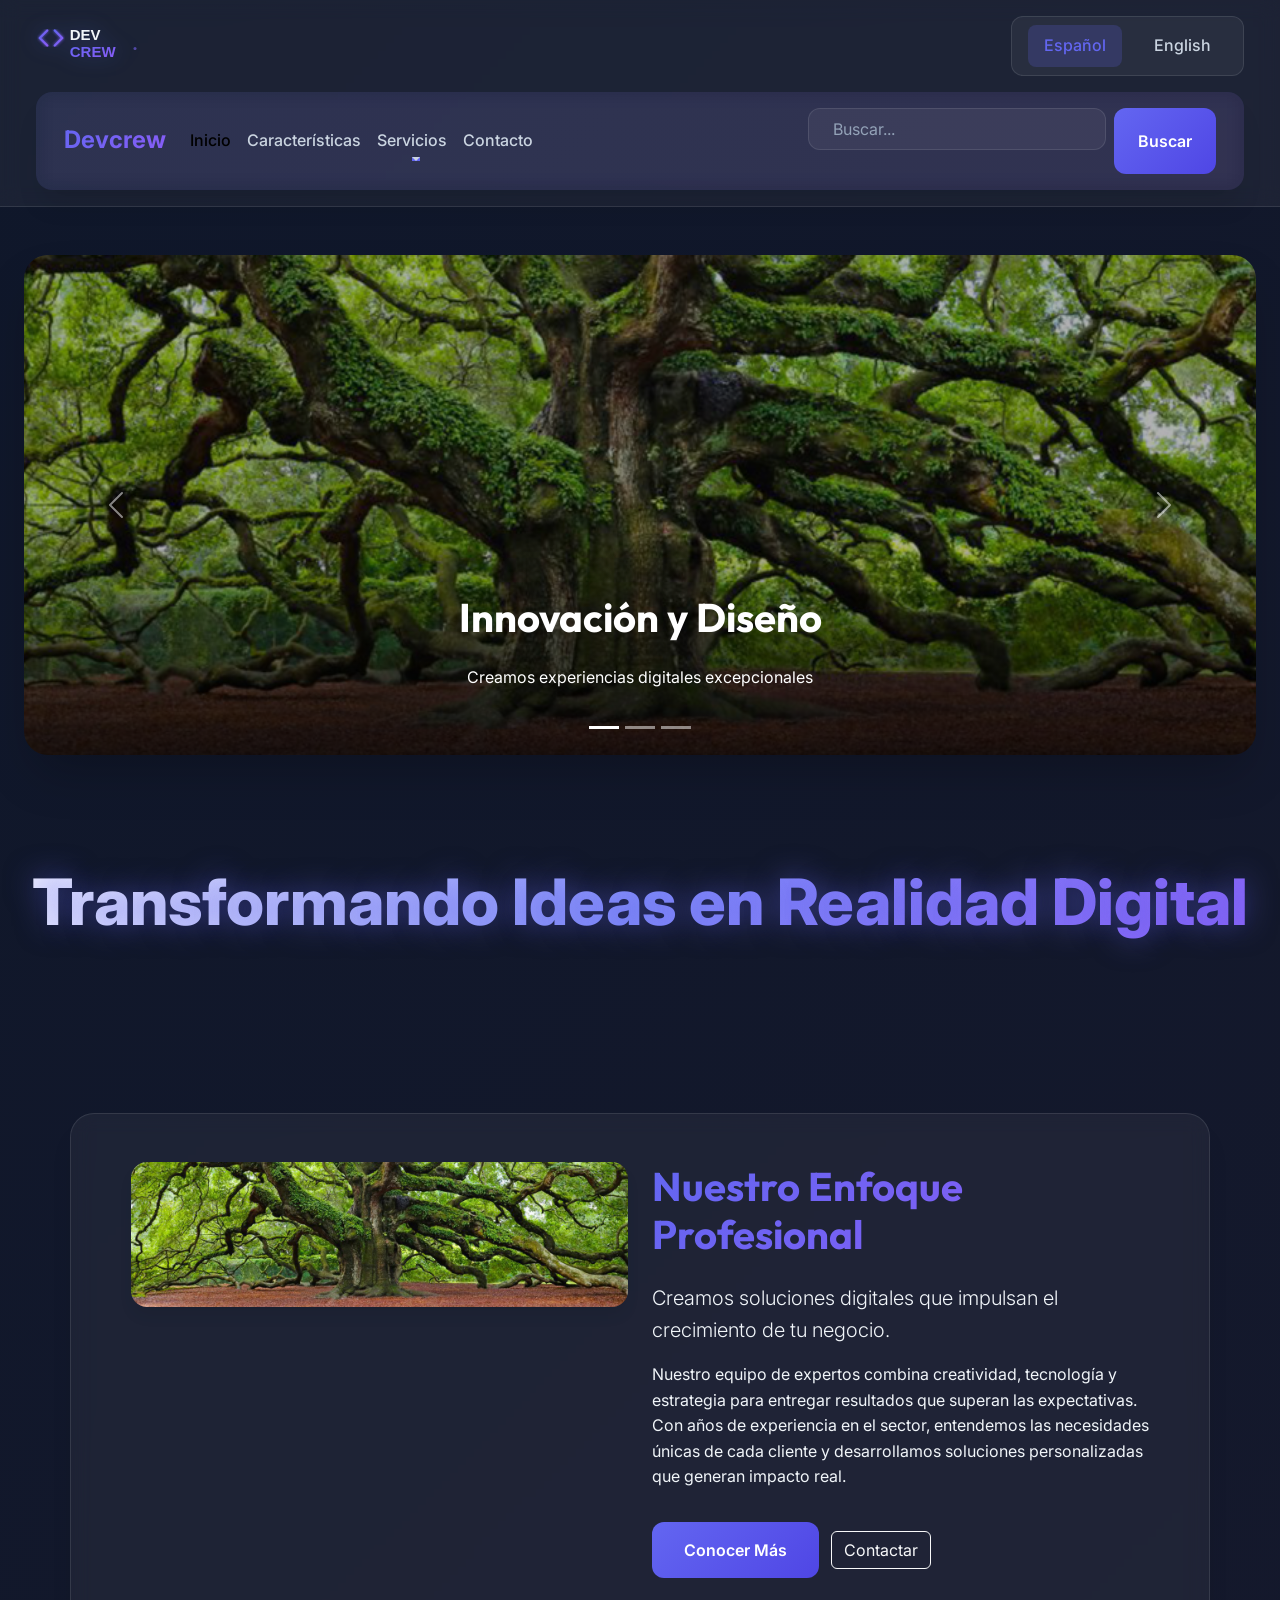
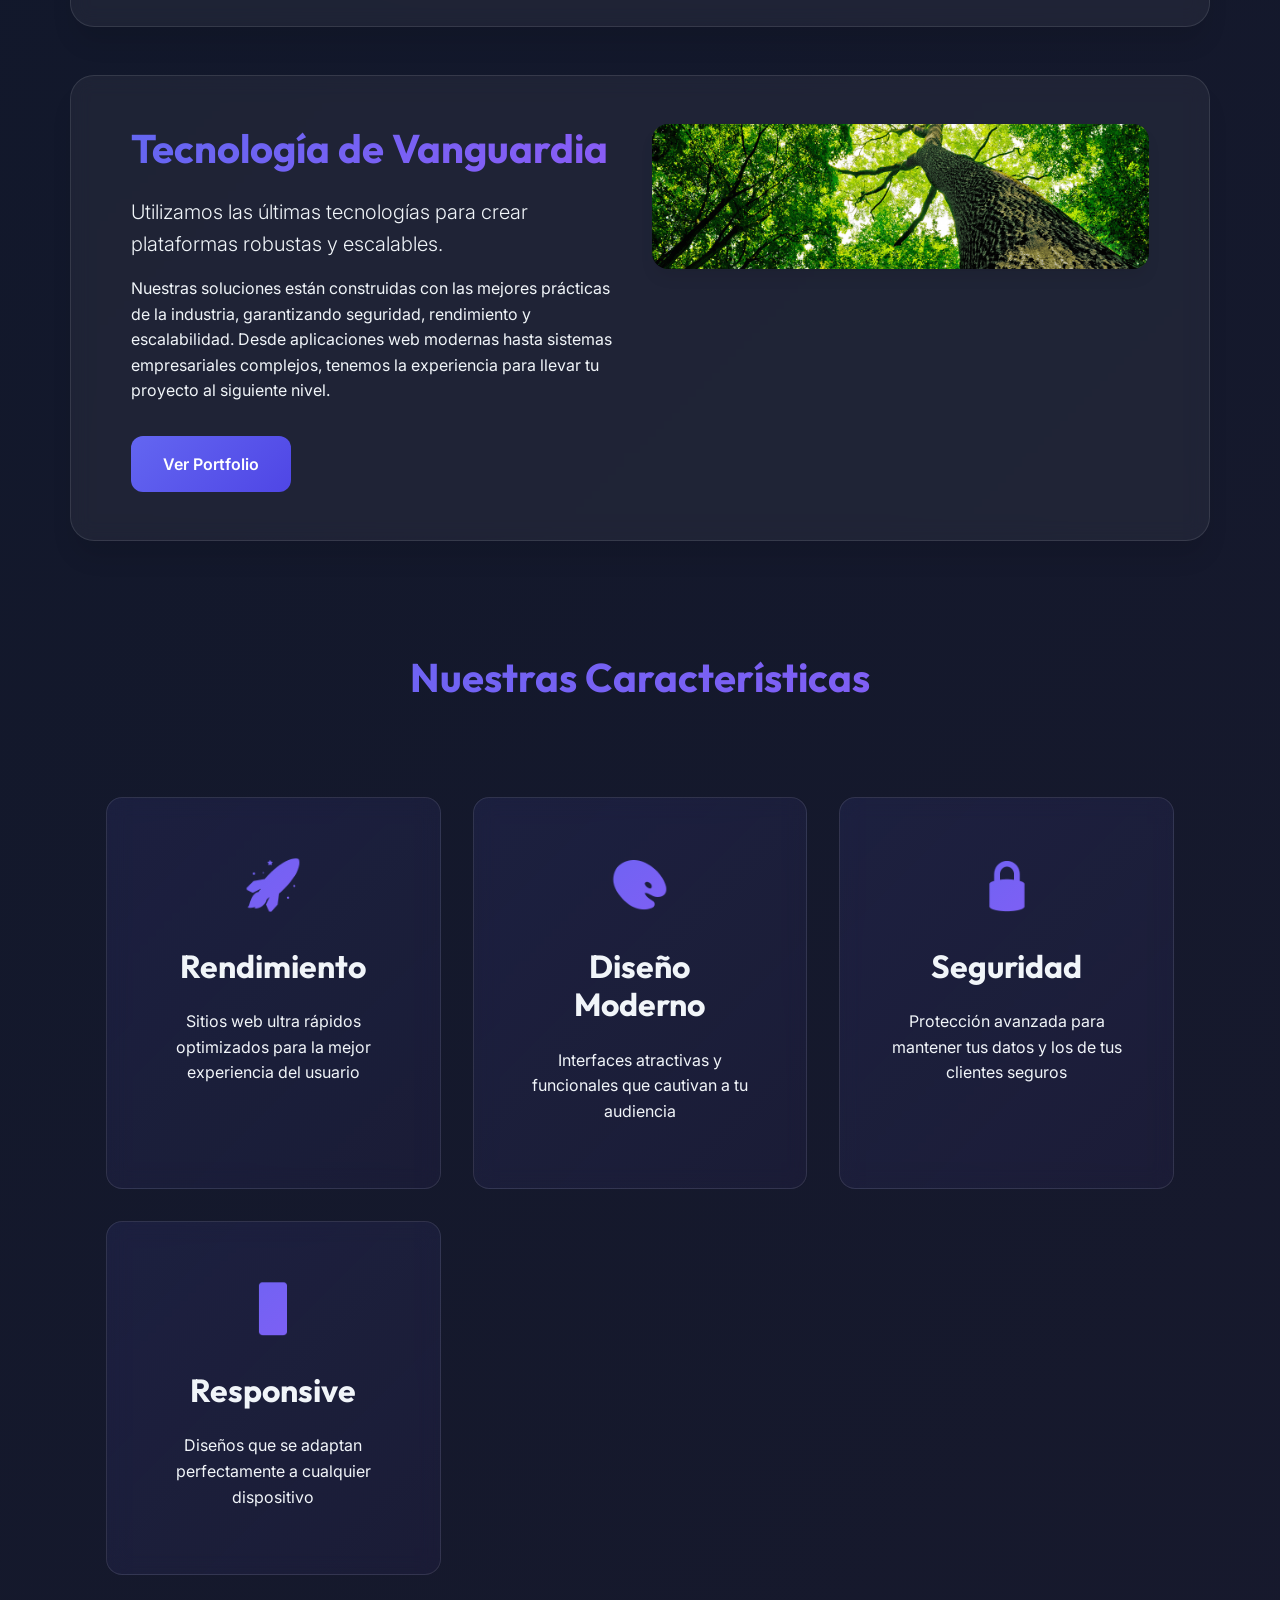
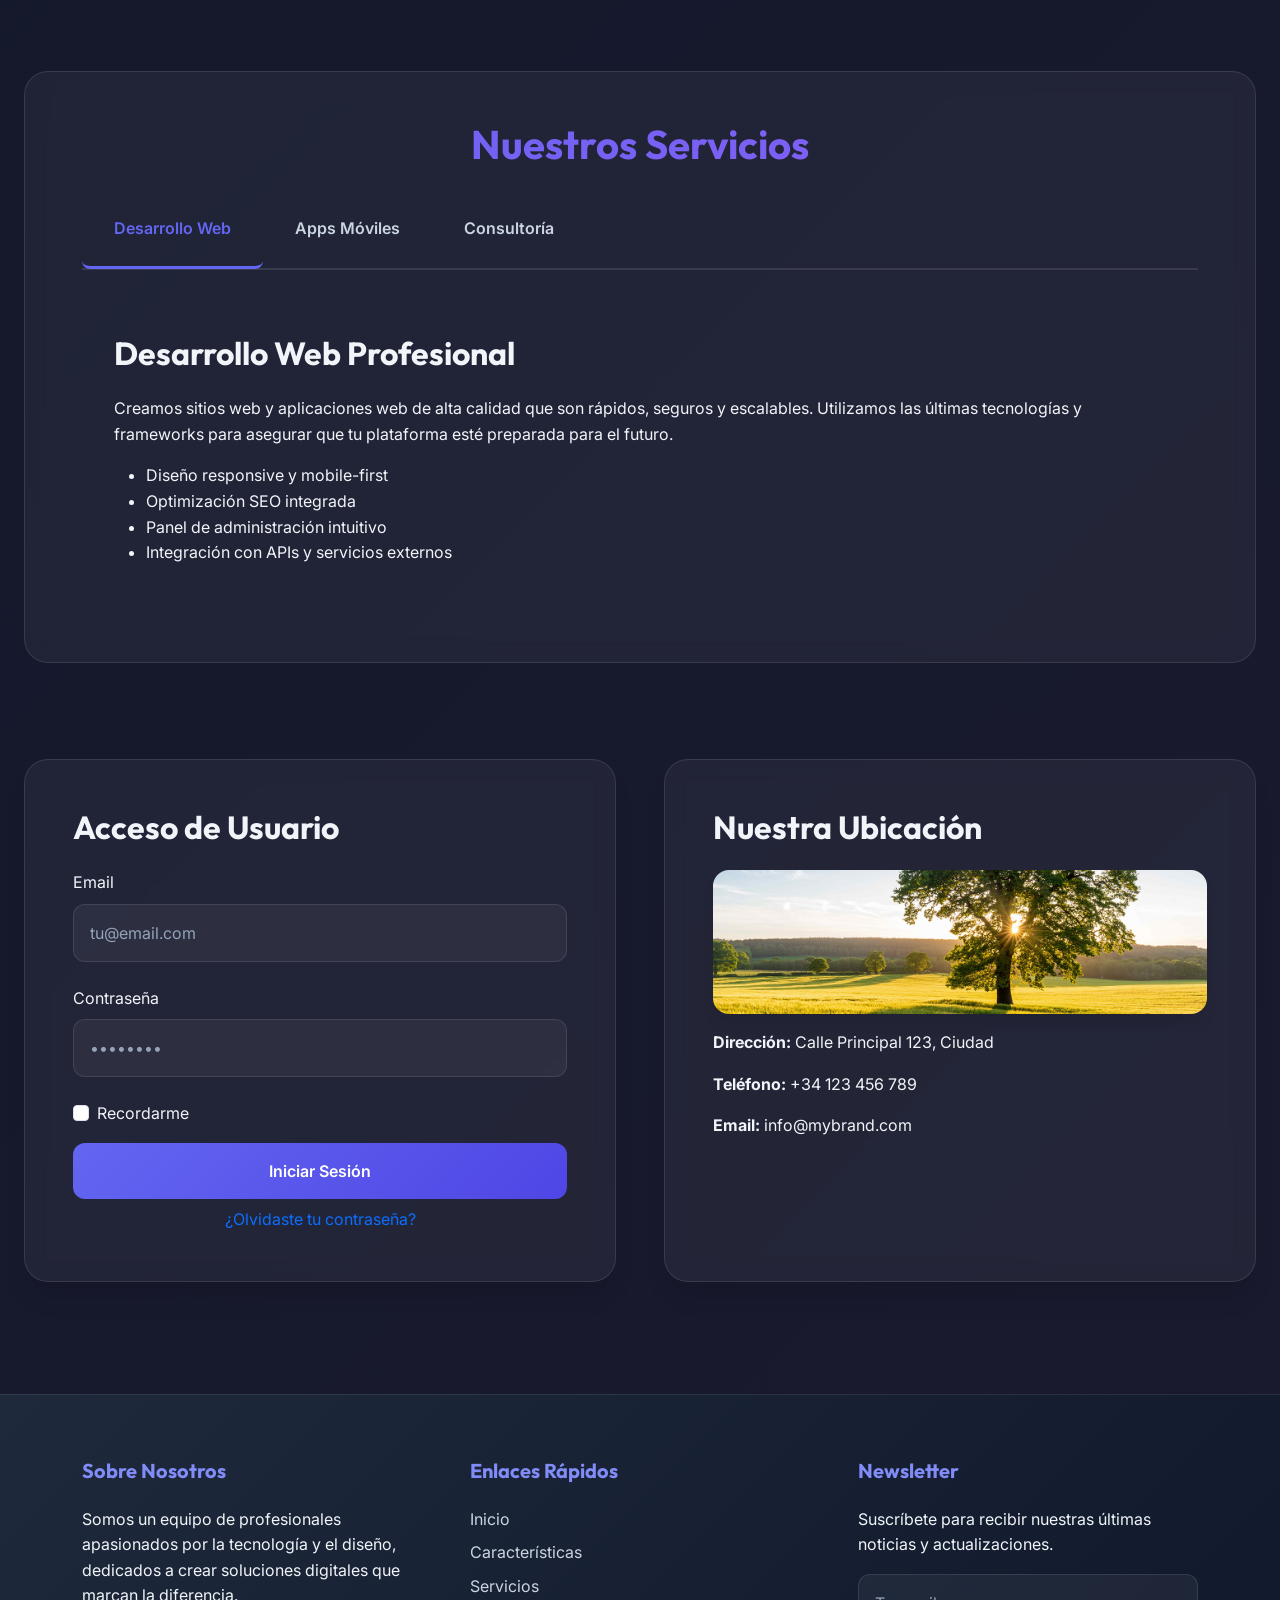
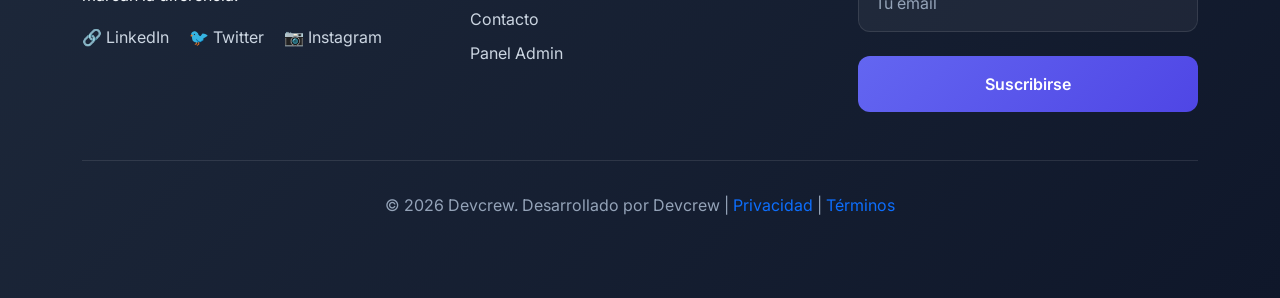
==== index.html @ b235c064 "Initial commit: Complete web project with public home page and admin dashboard" ====
<!DOCTYPE html>
<html lang="es">

<head>
    <meta charset="UTF-8">
    <meta name="viewport" content="width=device-width, initial-scale=1.0">
    <title>Home - Multimedia Deployment Project</title>

    <!-- SEO Meta Tags -->
    <meta name="description" content="Modern multimedia web platform with advanced features and beautiful design">
    <meta name="keywords" content="multimedia, web design, modern interface">

    <!-- Google Fonts -->
    <link rel="preconnect" href="https://fonts.googleapis.com">
    <link rel="preconnect" href="https://fonts.gstatic.com" crossorigin>
    <link
        href="https://fonts.googleapis.com/css2?family=Inter:wght@400;500;600;700&family=Outfit:wght@700;800&display=swap"
        rel="stylesheet">

    <!-- Animate.css -->
    <link rel="stylesheet" href="https://cdnjs.cloudflare.com/ajax/libs/animate.css/4.1.1/animate.min.css" />

    <!-- Bootstrap CSS -->
    <link href="https://cdn.jsdelivr.net/npm/bootstrap@5.3.8/dist/css/bootstrap.min.css" rel="stylesheet"
        integrity="sha384-sRIl4kxILFvY47J16cr9ZwB07vP4J8+LH7qKQnuqkuIAvNWLzeN8tE5YBujZqJLB" crossorigin="anonymous">

    <!-- Custom CSS -->
    <link rel="stylesheet" href="styles.css">
</head>

<body>
    <!-- Header principal con logo y selector de idioma -->
    <header class="main-header">
        <div class="container-fluid">
            <div class="header-top">
                <div class="logo-container">
                    <img src="images/devcrew-logo.svg" alt="Devcrew Logo">
                </div>

                <div class="language-selector">
                    <button class="lang-btn active" data-lang="es">Español</button>
                    <button class="lang-btn" data-lang="en">English</button>
                </div>
            </div>

            <!-- Navbar responsive con búsqueda -->
            <nav class="navbar navbar-expand-lg custom-navbar">
                <div class="container-fluid">
                    <a class="navbar-brand" href="#">Devcrew</a>
                    <button class="navbar-toggler" type="button" data-bs-toggle="collapse"
                        data-bs-target="#navbarContent" aria-controls="navbarContent" aria-expanded="false"
                        aria-label="Toggle navigation">
                        <span class="navbar-toggler-icon"></span>
                    </button>

                    <div class="collapse navbar-collapse" id="navbarContent">
                        <ul class="navbar-nav me-auto mb-2 mb-lg-0">
                            <li class="nav-item">
                                <a class="nav-link active" href="#home">Inicio</a>
                            </li>
                            <li class="nav-item">
                                <a class="nav-link" href="#features">Características</a>
                            </li>
                            <li class="nav-item dropdown">
                                <a class="nav-link dropdown-toggle" href="#" role="button" data-bs-toggle="dropdown"
                                    aria-expanded="false">
                                    Servicios
                                </a>
                                <ul class="dropdown-menu">
                                    <li><a class="dropdown-item" href="#service1">Diseño Web</a></li>
                                    <li><a class="dropdown-item" href="#service2">Desarrollo</a></li>
                                    <li>
                                        <hr class="dropdown-divider">
                                    </li>
                                    <li><a class="dropdown-item" href="#service3">Consultoría</a></li>
                                </ul>
                            </li>
                            <li class="nav-item">
                                <a class="nav-link" href="#contact">Contacto</a>
                            </li>
                        </ul>

                        <div class="search-container">
                            <form class="d-flex" role="search">
                                <input class="form-control me-2" type="search" placeholder="Buscar..."
                                    aria-label="Search">
                                <button class="btn btn-primary" type="submit">Buscar</button>
                            </form>
                        </div>
                    </div>
                </div>
            </nav>
        </div>
    </header>

    <!-- Sección hero: Carrusel de fotos -->
    <section class="hero-section" id="home">
        <div id="mainCarousel" class="carousel slide" data-bs-ride="carousel">
            <div class="carousel-indicators">
                <button type="button" data-bs-target="#mainCarousel" data-bs-slide-to="0" class="active"
                    aria-current="true" aria-label="Slide 1"></button>
                <button type="button" data-bs-target="#mainCarousel" data-bs-slide-to="1" aria-label="Slide 2"></button>
                <button type="button" data-bs-target="#mainCarousel" data-bs-slide-to="2" aria-label="Slide 3"></button>
            </div>

            <div class="carousel-inner">
                <div class="carousel-item active">
                    <img src="images/tree1.png" class="d-block w-100" alt="Natural Beauty">
                    <div class="carousel-caption">
                        <h2 class="animate__animated animate__fadeInUp">Innovación y Diseño</h2>
                        <p class="animate__animated animate__fadeInUp animate__delay-1s">
                            Creamos experiencias digitales excepcionales
                        </p>
                    </div>
                </div>
                <div class="carousel-item">
                    <img src="images/tree2.png" class="d-block w-100" alt="Technology">
                    <div class="carousel-caption">
                        <h2 class="animate__animated animate__fadeInUp">Tecnología Avanzada</h2>
                        <p class="animate__animated animate__fadeInUp animate__delay-1s">
                            Soluciones modernas para el mundo digital
                        </p>
                    </div>
                </div>
                <div class="carousel-item">
                    <img src="images/tree3.png" class="d-block w-100" alt="Growth">
                    <div class="carousel-caption">
                        <h2 class="animate__animated animate__fadeInUp">Crecimiento Sostenible</h2>
                        <p class="animate__animated animate__fadeInUp animate__delay-1s">
                            Impulsamos tu negocio hacia el futuro
                        </p>
                    </div>
                </div>
            </div>

            <button class="carousel-control-prev" type="button" data-bs-target="#mainCarousel" data-bs-slide="prev">
                <span class="carousel-control-prev-icon" aria-hidden="true"></span>
                <span class="visually-hidden">Anterior</span>
            </button>
            <button class="carousel-control-next" type="button" data-bs-target="#mainCarousel" data-bs-slide="next">
                <span class="carousel-control-next-icon" aria-hidden="true"></span>
                <span class="visually-hidden">Siguiente</span>
            </button>
        </div>
    </section>

    <!-- Animated Title/Slogan -->
    <div class="animated-title animate__animated animate__fadeIn animate__slow">
        Transformando Ideas en Realidad Digital
    </div>

    <!-- 50-50 Content Blocks: Text & Image -->
    <section class="content-section">
        <div class="container">
            <!-- First 50-50 Block: Image Left, Text Right -->
            <div class="row content-block mb-5">
                <div class="col-md-6">
                    <img src="images/tree1.png" alt="Professional Team" class="img-fluid">
                </div>
                <div class="col-md-6 d-flex flex-column justify-content-center">
                    <h2>Nuestro Enfoque Profesional</h2>
                    <p class="lead">Creamos soluciones digitales que impulsan el crecimiento de tu negocio.</p>
                    <p>
                        Nuestro equipo de expertos combina creatividad, tecnología y estrategia para
                        entregar resultados que superan las expectativas. Con años de experiencia en
                        el sector, entendemos las necesidades únicas de cada cliente y desarrollamos
                        soluciones personalizadas que generan impacto real.
                    </p>
                    <div class="mt-3">
                        <button class="btn btn-primary me-2">Conocer Más</button>
                        <button class="btn btn-outline-light">Contactar</button>
                    </div>
                </div>
            </div>

            <!-- Second 50-50 Block: Text Left, Image Right -->
            <div class="row content-block">
                <div class="col-md-6 order-md-2">
                    <img src="images/tree2.png" alt="Modern Technology" class="img-fluid">
                </div>
                <div class="col-md-6 order-md-1 d-flex flex-column justify-content-center">
                    <h2>Tecnología de Vanguardia</h2>
                    <p class="lead">Utilizamos las últimas tecnologías para crear plataformas robustas y escalables.</p>
                    <p>
                        Nuestras soluciones están construidas con las mejores prácticas de la industria,
                        garantizando seguridad, rendimiento y escalabilidad. Desde aplicaciones web modernas
                        hasta sistemas empresariales complejos, tenemos la experiencia para llevar tu proyecto
                        al siguiente nivel.
                    </p>
                    <div class="mt-3">
                        <button class="btn btn-primary">Ver Portfolio</button>
                    </div>
                </div>
            </div>
        </div>
    </section>

    <!-- Four Responsive Feature Blocks -->
    <section id="features">
        <div class="container">
            <h2 class="text-center mb-5 gradient-text">Nuestras Características</h2>
            <div class="features-grid">
                <div class="feature-card">
                    <div class="feature-icon">🚀</div>
                    <h3>Rendimiento</h3>
                    <p>Sitios web ultra rápidos optimizados para la mejor experiencia del usuario</p>
                </div>

                <div class="feature-card">
                    <div class="feature-icon">🎨</div>
                    <h3>Diseño Moderno</h3>
                    <p>Interfaces atractivas y funcionales que cautivan a tu audiencia</p>
                </div>

                <div class="feature-card">
                    <div class="feature-icon">🔒</div>
                    <h3>Seguridad</h3>
                    <p>Protección avanzada para mantener tus datos y los de tus clientes seguros</p>
                </div>

                <div class="feature-card">
                    <div class="feature-icon">📱</div>
                    <h3>Responsive</h3>
                    <p>Diseños que se adaptan perfectamente a cualquier dispositivo</p>
                </div>
            </div>
        </div>
    </section>

    <!-- Tabs Section -->
    <section class="tabs-section" id="services">
        <div class="container">
            <h2 class="text-center mb-4 gradient-text">Nuestros Servicios</h2>

            <ul class="nav nav-tabs" id="servicesTabs" role="tablist">
                <li class="nav-item" role="presentation">
                    <button class="nav-link active" id="web-tab" data-bs-toggle="tab" data-bs-target="#web"
                        type="button" role="tab">
                        Desarrollo Web
                    </button>
                </li>
                <li class="nav-item" role="presentation">
                    <button class="nav-link" id="mobile-tab" data-bs-toggle="tab" data-bs-target="#mobile" type="button"
                        role="tab">
                        Apps Móviles
                    </button>
                </li>
                <li class="nav-item" role="presentation">
                    <button class="nav-link" id="consulting-tab" data-bs-toggle="tab" data-bs-target="#consulting"
                        type="button" role="tab">
                        Consultoría
                    </button>
                </li>
            </ul>

            <div class="tab-content" id="servicesTabContent">
                <div class="tab-pane fade show active" id="web" role="tabpanel">
                    <h3>Desarrollo Web Profesional</h3>
                    <p>
                        Creamos sitios web y aplicaciones web de alta calidad que son rápidos, seguros
                        y escalables. Utilizamos las últimas tecnologías y frameworks para asegurar que
                        tu plataforma esté preparada para el futuro.
                    </p>
                    <ul>
                        <li>Diseño responsive y mobile-first</li>
                        <li>Optimización SEO integrada</li>
                        <li>Panel de administración intuitivo</li>
                        <li>Integración con APIs y servicios externos</li>
                    </ul>
                </div>

                <div class="tab-pane fade" id="mobile" role="tabpanel">
                    <h3>Desarrollo de Aplicaciones Móviles</h3>
                    <p>
                        Desarrollamos aplicaciones móviles nativas y multiplataforma que ofrecen
                        experiencias de usuario excepcionales en iOS y Android. Nuestras apps son
                        intuitivas, rápidas y diseñadas para maximizar el engagement.
                    </p>
                    <ul>
                        <li>Apps nativas iOS y Android</li>
                        <li>Desarrollo cross-platform con React Native</li>
                        <li>Diseño UI/UX optimizado para móviles</li>
                        <li>Integración con servicios backend</li>
                    </ul>
                </div>

                <div class="tab-pane fade" id="consulting" role="tabpanel">
                    <h3>Consultoría Tecnológica</h3>
                    <p>
                        Ayudamos a empresas a tomar decisiones tecnológicas informadas y a optimizar
                        sus procesos digitales. Nuestro equipo de expertos te guiará en la transformación
                        digital de tu organización.
                    </p>
                    <ul>
                        <li>Auditorías tecnológicas completas</li>
                        <li>Planificación de arquitectura de software</li>
                        <li>Estrategias de migración a la nube</li>
                        <li>Optimización de rendimiento y escalabilidad</li>
                    </ul>
                </div>
            </div>
        </div>
    </section>

    <!-- Login Form & Map Section -->
    <section class="dual-block-section" id="contact">
        <div class="login-block">
            <h3 class="mb-4">Acceso de Usuario</h3>
            <form id="loginForm">
                <div class="mb-3">
                    <label for="loginEmail" class="form-label">Email</label>
                    <input type="email" class="form-control" id="loginEmail" placeholder="tu@email.com" required>
                </div>
                <div class="mb-3">
                    <label for="loginPassword" class="form-label">Contraseña</label>
                    <input type="password" class="form-control" id="loginPassword" placeholder="••••••••" required>
                </div>
                <div class="mb-3 form-check">
                    <input type="checkbox" class="form-check-input" id="rememberMe">
                    <label class="form-check-label" for="rememberMe">
                        Recordarme
                    </label>
                </div>
                <button type="submit" class="btn btn-primary w-100 mb-2">Iniciar Sesión</button>
                <div class="text-center">
                    <a href="#" class="text-decoration-none">¿Olvidaste tu contraseña?</a>
                </div>
            </form>
        </div>

        <div class="map-block">
            <h3 class="mb-4">Nuestra Ubicación</h3>
            <img src="images/tree3.png" alt="Map Location" class="img-fluid">
            <div class="mt-3">
                <p><strong>Dirección:</strong> Calle Principal 123, Ciudad</p>
                <p><strong>Teléfono:</strong> +34 123 456 789</p>
                <p><strong>Email:</strong> info@mybrand.com</p>
            </div>
        </div>
    </section>

    <!-- Footer con tres bloques de info -->
    <footer class="main-footer">
        <div class="container">
            <div class="footer-grid">
                <div class="footer-block">
                    <h4>Sobre Nosotros</h4>
                    <p>
                        Somos un equipo de profesionales apasionados por la tecnología y el diseño,
                        dedicados a crear soluciones digitales que marcan la diferencia.
                    </p>
                    <div class="social-links mt-3">
                        <a href="#" class="me-3">🔗 LinkedIn</a>
                        <a href="#" class="me-3">🐦 Twitter</a>
                        <a href="#">📷 Instagram</a>
                    </div>
                </div>

                <div class="footer-block">
                    <h4>Enlaces Rápidos</h4>
                    <ul>
                        <li><a href="#home">Inicio</a></li>
                        <li><a href="#features">Características</a></li>
                        <li><a href="#services">Servicios</a></li>
                        <li><a href="#contact">Contacto</a></li>
                        <li><a href="admin.html">Panel Admin</a></li>
                    </ul>
                </div>

                <div class="footer-block">
                    <h4>Newsletter</h4>
                    <p>Suscríbete para recibir nuestras últimas noticias y actualizaciones.</p>
                    <form class="mt-3">
                        <div class="mb-2">
                            <input type="email" class="form-control" placeholder="Tu email">
                        </div>
                        <button type="submit" class="btn btn-primary w-100">Suscribirse</button>
                    </form>
                </div>
            </div>

            <div class="footer-bottom">
                <p>&copy; 2026 Devcrew. Desarrollado por Devcrew |
                    <a href="#" class="text-decoration-none">Privacidad</a> |
                    <a href="#" class="text-decoration-none">Términos</a>
                </p>
            </div>
        </div>
    </footer>

    <!-- Bootstrap JS -->
    <script src="https://cdn.jsdelivr.net/npm/@popperjs/core@2.11.8/dist/umd/popper.min.js"
        integrity="sha384-I7E8VVD/ismYTF4hNIPjVp/Zjvgyol6VFvRkX/vR+Vc4jQkC+hVqc2pM8ODewa9r"
        crossorigin="anonymous"></script>
    <script src="https://cdn.jsdelivr.net/npm/bootstrap@5.3.8/dist/js/bootstrap.min.js"
        integrity="sha384-G/EV+4j2dNv+tEPo3++6LCgdCROaejBqfUeNjuKAiuXbjrxilcCdDz6ZAVfHWe1Y"
        crossorigin="anonymous"></script>

    <!-- Custom JavaScript -->
    <script src="script.js"></script>
</body>

</html>
---- styles.css ----
:root {
  /* Sistema de colores - Paleta moderna */
  --primary-color: #6366f1;
  --primary-dark: #4f46e5;
  --primary-light: #818cf8;
  --secondary-color: #8b5cf6;
  --accent-color: #ec4899;
  --success-color: #10b981;
  --warning-color: #f59e0b;
  --danger-color: #ef4444;

  /* Neutral Colors */
  --bg-primary: #0f172a;
  --bg-secondary: #1e293b;
  --bg-tertiary: #334155;
  --text-primary: #f1f5f9;
  --text-secondary: #cbd5e1;
  --text-muted: #94a3b8;

  /* Glassmorphism */
  --glass-bg: rgba(255, 255, 255, 0.05);
  --glass-border: rgba(255, 255, 255, 0.1);

  /* Spacing */
  --spacing-xs: 0.5rem;
  --spacing-sm: 1rem;
  --spacing-md: 1.5rem;
  --spacing-lg: 2rem;
  --spacing-xl: 3rem;
  --spacing-2xl: 4rem;

  /* Typography */
  --font-primary: 'Inter', -apple-system, BlinkMacSystemFont, 'Segoe UI', sans-serif;
  --font-heading: 'Outfit', 'Inter', sans-serif;

  /* Transitions */
  --transition-fast: 0.2s ease;
  --transition-base: 0.3s ease;
  --transition-slow: 0.5s ease;

  /* Shadows */
  --shadow-sm: 0 1px 2px 0 rgba(0, 0, 0, 0.05);
  --shadow-base: 0 4px 6px -1px rgba(0, 0, 0, 0.1);
  --shadow-md: 0 10px 15px -3px rgba(0, 0, 0, 0.1);
  --shadow-lg: 0 20px 25px -5px rgba(0, 0, 0, 0.1);
  --shadow-xl: 0 25px 50px -12px rgba(0, 0, 0, 0.25);

  /* Border Radius */
  --radius-sm: 0.375rem;
  --radius-md: 0.5rem;
  --radius-lg: 0.75rem;
  --radius-xl: 1rem;
  --radius-2xl: 1.5rem;
}

/* Estilos globales */
* {
  margin: 0;
  padding: 0;
  box-sizing: border-box;
}

body {
  font-family: var(--font-primary);
  background: linear-gradient(135deg, var(--bg-primary) 0%, #1a1a2e 100%);
  color: var(--text-primary);
  line-height: 1.6;
  overflow-x: hidden;
}

/* Tipografía */
h1,
h2,
h3,
h4,
h5,
h6 {
  font-family: var(--font-heading);
  font-weight: 700;
  line-height: 1.2;
  margin-bottom: var(--spacing-md);
}

h1 {
  font-size: 3rem;
}

h2 {
  font-size: 2.5rem;
}

h3 {
  font-size: 2rem;
}

h4 {
  font-size: 1.5rem;
}

h5 {
  font-size: 1.25rem;
}

h6 {
  font-size: 1rem;
}

/* Header Styles */
.main-header {
  background: var(--glass-bg);
  backdrop-filter: blur(10px);
  border-bottom: 1px solid var(--glass-border);
  padding: var(--spacing-sm) 0;
  position: sticky;
  top: 0;
  z-index: 1000;
  transition: all var(--transition-base);
}

.header-top {
  display: flex;
  justify-content: space-between;
  align-items: center;
  margin-bottom: var(--spacing-sm);
  padding: 0 var(--spacing-md);
}

.logo-container {
  max-width: 150px;
  transition: transform var(--transition-fast);
}

.logo-container:hover {
  transform: scale(1.05);
}

.logo-container img {
  width: 100%;
  height: auto;
  filter: drop-shadow(0 0 10px rgba(99, 102, 241, 0.3));
}

/* Language Selector */
.language-selector {
  display: flex;
  gap: var(--spacing-sm);
  background: var(--glass-bg);
  padding: var(--spacing-xs) var(--spacing-sm);
  border-radius: var(--radius-lg);
  border: 1px solid var(--glass-border);
}

.language-selector .lang-btn {
  background: transparent;
  border: none;
  color: var(--text-secondary);
  padding: var(--spacing-xs) var(--spacing-sm);
  border-radius: var(--radius-md);
  cursor: pointer;
  transition: all var(--transition-fast);
  font-weight: 500;
}

.language-selector .lang-btn:hover {
  color: var(--primary-light);
  background: rgba(99, 102, 241, 0.1);
}

.language-selector .lang-btn.active {
  color: var(--primary-color);
  background: rgba(99, 102, 241, 0.2);
}

/* Navbar Styles */
.custom-navbar {
  background: linear-gradient(135deg, rgba(99, 102, 241, 0.1) 0%, rgba(139, 92, 246, 0.1) 100%);
  backdrop-filter: blur(10px);
  border-radius: var(--radius-xl);
  padding: var(--spacing-sm);
  margin: 0 var(--spacing-md);
  box-shadow: var(--shadow-lg);
}

.navbar-brand {
  font-weight: 700;
  font-size: 1.5rem;
  background: linear-gradient(135deg, var(--primary-color), var(--secondary-color));
  -webkit-background-clip: text;
  background-clip: text;
  -webkit-text-fill-color: transparent;
}

.nav-link {
  color: var(--text-secondary);
  font-weight: 500;
  padding: var(--spacing-xs) var(--spacing-md);
  border-radius: var(--radius-md);
  transition: all var(--transition-fast);
  position: relative;
}

.nav-link:hover {
  color: var(--primary-light);
  background: rgba(99, 102, 241, 0.1);
}

.nav-link.active {
  color: var(--primary-color);
}

.nav-link::after {
  content: '';
  position: absolute;
  bottom: 0;
  left: 50%;
  width: 0;
  height: 2px;
  background: var(--primary-color);
  transform: translateX(-50%);
  transition: width var(--transition-fast);
}

.nav-link:hover::after {
  width: 80%;
}

/* Search Input */
.search-container input {
  background: var(--glass-bg);
  border: 1px solid var(--glass-border);
  color: var(--text-primary);
  border-radius: var(--radius-lg);
  padding: var(--spacing-xs) var(--spacing-md);
  transition: all var(--transition-fast);
}

.search-container input:focus {
  outline: none;
  border-color: var(--primary-color);
  box-shadow: 0 0 0 3px rgba(99, 102, 241, 0.2);
}

.search-container .btn {
  background: linear-gradient(135deg, var(--primary-color), var(--primary-dark));
  border: none;
  border-radius: var(--radius-lg);
  padding: var(--spacing-xs) var(--spacing-md);
  font-weight: 600;
  transition: all var(--transition-fast);
}

.search-container .btn:hover {
  transform: translateY(-2px);
  box-shadow: 0 10px 20px rgba(99, 102, 241, 0.3);
}

/* Hero Section with Carousel */
.hero-section {
  position: relative;
  margin: var(--spacing-xl) var(--spacing-md);
  border-radius: var(--radius-2xl);
  overflow: hidden;
  box-shadow: var(--shadow-xl);
}

.carousel-inner img {
  height: 500px;
  object-fit: cover;
  filter: brightness(0.7);
}

.carousel-caption {
  background: linear-gradient(to top, rgba(0, 0, 0, 0.8), transparent);
  bottom: 0;
  left: 0;
  right: 0;
  padding: var(--spacing-xl);
}

/* Animated Title */
.animated-title {
  font-size: 4rem;
  font-weight: 800;
  background: linear-gradient(135deg, #fff, var(--primary-light), var(--secondary-color));
  -webkit-background-clip: text;
  background-clip: text;
  -webkit-text-fill-color: transparent;
  text-align: center;
  padding: var(--spacing-xl) var(--spacing-md);
  margin: var(--spacing-xl) 0;
  text-shadow: 0 0 30px rgba(99, 102, 241, 0.5);
}

/* Content Blocks */
.content-section {
  padding: var(--spacing-2xl) var(--spacing-md);
}

.content-block {
  background: var(--glass-bg);
  backdrop-filter: blur(10px);
  border: 1px solid var(--glass-border);
  border-radius: var(--radius-2xl);
  padding: var(--spacing-xl);
  margin-bottom: var(--spacing-xl);
  box-shadow: var(--shadow-lg);
  transition: all var(--transition-base);
}

.content-block:hover {
  transform: translateY(-5px);
  box-shadow: var(--shadow-xl);
  border-color: rgba(99, 102, 241, 0.3);
}

.content-block h2 {
  background: linear-gradient(135deg, var(--primary-color), var(--secondary-color));
  -webkit-background-clip: text;
  background-clip: text;
  -webkit-text-fill-color: transparent;
}

.content-block img {
  border-radius: var(--radius-xl);
  box-shadow: var(--shadow-md);
  width: 100%;
  height: auto;
  transition: transform var(--transition-base);
}

.content-block img:hover {
  transform: scale(1.02);
}

/* Four Block Grid */
.features-grid {
  display: grid;
  grid-template-columns: repeat(auto-fit, minmax(250px, 1fr));
  gap: var(--spacing-lg);
  padding: var(--spacing-xl) var(--spacing-md);
}

.feature-card {
  background: linear-gradient(135deg, rgba(99, 102, 241, 0.1), rgba(139, 92, 246, 0.05));
  backdrop-filter: blur(10px);
  border: 1px solid var(--glass-border);
  border-radius: var(--radius-xl);
  padding: var(--spacing-xl);
  text-align: center;
  transition: all var(--transition-base);
  position: relative;
  overflow: hidden;
}

.feature-card::before {
  content: '';
  position: absolute;
  top: 0;
  left: 0;
  right: 0;
  height: 4px;
  background: linear-gradient(90deg, var(--primary-color), var(--secondary-color));
  transform: scaleX(0);
  transition: transform var(--transition-base);
}

.feature-card:hover::before {
  transform: scaleX(1);
}

.feature-card:hover {
  transform: translateY(-10px);
  box-shadow: 0 20px 40px rgba(99, 102, 241, 0.2);
  border-color: var(--primary-color);
}

.feature-icon {
  font-size: 3rem;
  margin-bottom: var(--spacing-md);
  background: linear-gradient(135deg, var(--primary-color), var(--secondary-color));
  -webkit-background-clip: text;
  background-clip: text;
  -webkit-text-fill-color: transparent;
}

/* Tabs/Accordion Section */
.tabs-section {
  padding: var(--spacing-xl) var(--spacing-md);
  background: var(--glass-bg);
  backdrop-filter: blur(10px);
  margin: var(--spacing-xl) var(--spacing-md);
  border-radius: var(--radius-2xl);
  border: 1px solid var(--glass-border);
}

.nav-tabs {
  border-bottom: 2px solid var(--glass-border);
  margin-bottom: var(--spacing-lg);
}

.nav-tabs .nav-link {
  color: var(--text-secondary);
  border: none;
  border-bottom: 3px solid transparent;
  padding: var(--spacing-md) var(--spacing-lg);
  font-weight: 600;
  transition: all var(--transition-fast);
}

.nav-tabs .nav-link:hover {
  border-bottom-color: var(--primary-light);
  color: var(--primary-light);
}

.nav-tabs .nav-link.active {
  background: transparent;
  border-bottom-color: var(--primary-color);
  color: var(--primary-color);
}

.tab-content {
  padding: var(--spacing-lg);
}

/* Login & Map Section */
.dual-block-section {
  display: grid;
  grid-template-columns: repeat(auto-fit, minmax(300px, 1fr));
  gap: var(--spacing-xl);
  padding: var(--spacing-xl) var(--spacing-md);
}

.login-block,
.map-block {
  background: var(--glass-bg);
  backdrop-filter: blur(10px);
  border: 1px solid var(--glass-border);
  border-radius: var(--radius-2xl);
  padding: var(--spacing-xl);
  box-shadow: var(--shadow-lg);
}

.form-control {
  background: rgba(255, 255, 255, 0.05);
  border: 1px solid var(--glass-border);
  color: var(--text-primary);
  border-radius: var(--radius-lg);
  padding: var(--spacing-sm);
  margin-bottom: var(--spacing-md);
  transition: all var(--transition-fast);
}

.form-control:focus {
  outline: none;
  border-color: var(--primary-color);
  box-shadow: 0 0 0 3px rgba(99, 102, 241, 0.2);
  background: rgba(255, 255, 255, 0.08);
}

.form-control::placeholder {
  color: var(--text-muted);
}

.btn-primary {
  background: linear-gradient(135deg, var(--primary-color), var(--primary-dark));
  border: none;
  color: white;
  padding: var(--spacing-sm) var(--spacing-lg);
  border-radius: var(--radius-lg);
  font-weight: 600;
  cursor: pointer;
  transition: all var(--transition-fast);
}

.btn-primary:hover {
  transform: translateY(-2px);
  box-shadow: 0 10px 25px rgba(99, 102, 241, 0.4);
}

.map-block img {
  width: 100%;
  border-radius: var(--radius-xl);
  box-shadow: var(--shadow-md);
}

/* Footer */
.main-footer {
  background: linear-gradient(135deg, var(--bg-secondary), var(--bg-primary));
  border-top: 1px solid var(--glass-border);
  padding: var(--spacing-2xl) var(--spacing-md);
  margin-top: var(--spacing-2xl);
}

.footer-grid {
  display: grid;
  grid-template-columns: repeat(auto-fit, minmax(250px, 1fr));
  gap: var(--spacing-xl);
  margin-bottom: var(--spacing-xl);
}

.footer-block h4 {
  color: var(--primary-light);
  margin-bottom: var(--spacing-md);
  font-size: 1.25rem;
}

.footer-block ul {
  list-style: none;
  padding: 0;
}

.footer-block ul li {
  margin-bottom: var(--spacing-xs);
}

.footer-block a {
  color: var(--text-secondary);
  text-decoration: none;
  transition: color var(--transition-fast);
}

.footer-block a:hover {
  color: var(--primary-light);
}

.footer-bottom {
  text-align: center;
  padding-top: var(--spacing-lg);
  border-top: 1px solid var(--glass-border);
  color: var(--text-muted);
}

/* Diseño responsive - ajustes para móviles */
@media (max-width: 768px) {
  .animated-title {
    font-size: 2rem;
  }

  h1 {
    font-size: 2rem;
  }

  h2 {
    font-size: 1.75rem;
  }

  .carousel-inner img {
    height: 300px;
  }

  .features-grid {
    grid-template-columns: 1fr;
  }

  .header-top {
    flex-direction: column;
    gap: var(--spacing-md);
  }
}

/* Animations */
@keyframes fadeIn {
  from {
    opacity: 0;
    transform: translateY(20px);
  }

  to {
    opacity: 1;
    transform: translateY(0);
  }
}

.fade-in {
  animation: fadeIn 0.6s ease-out;
}

/* Utility Classes */
.gradient-text {
  background: linear-gradient(135deg, var(--primary-color), var(--secondary-color));
  -webkit-background-clip: text;
  background-clip: text;
  -webkit-text-fill-color: transparent;
}

.glass-card {
  background: var(--glass-bg);
  backdrop-filter: blur(10px);
  border: 1px solid var(--glass-border);
  border-radius: var(--radius-xl);
}
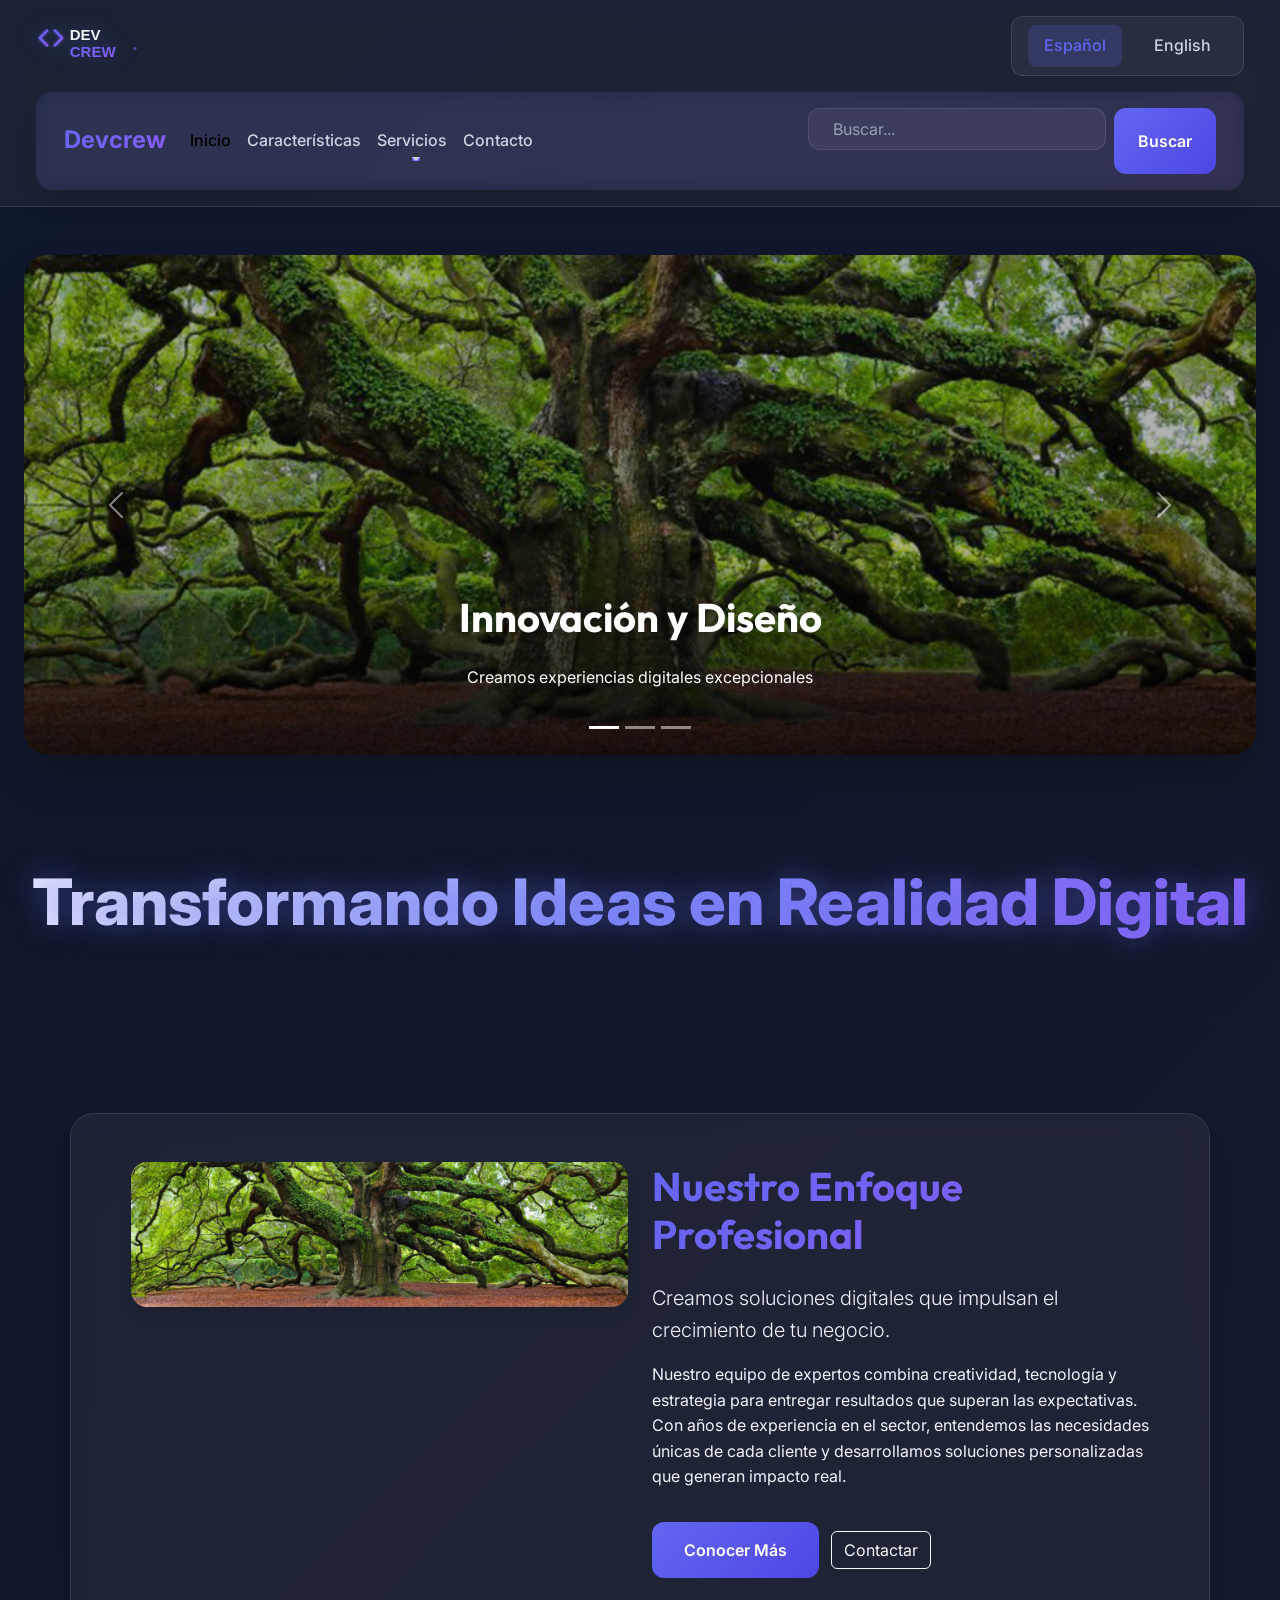
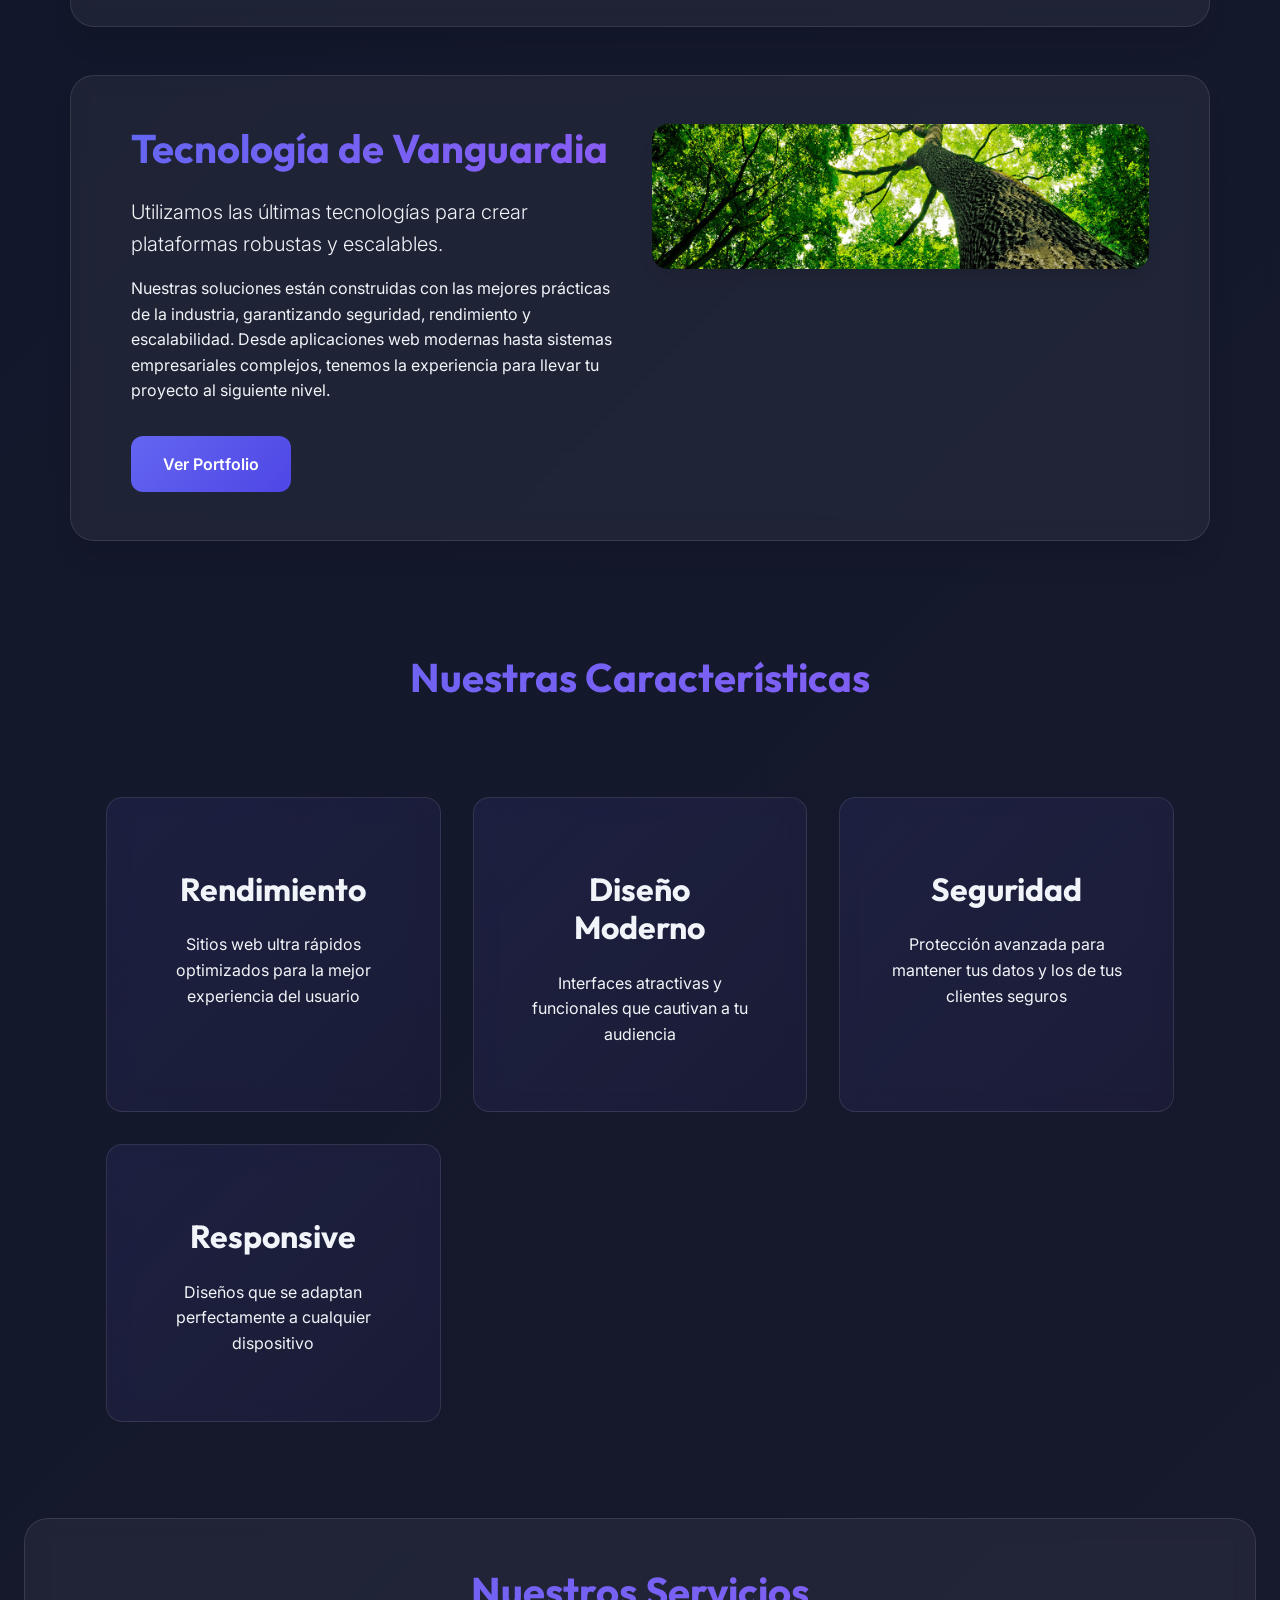
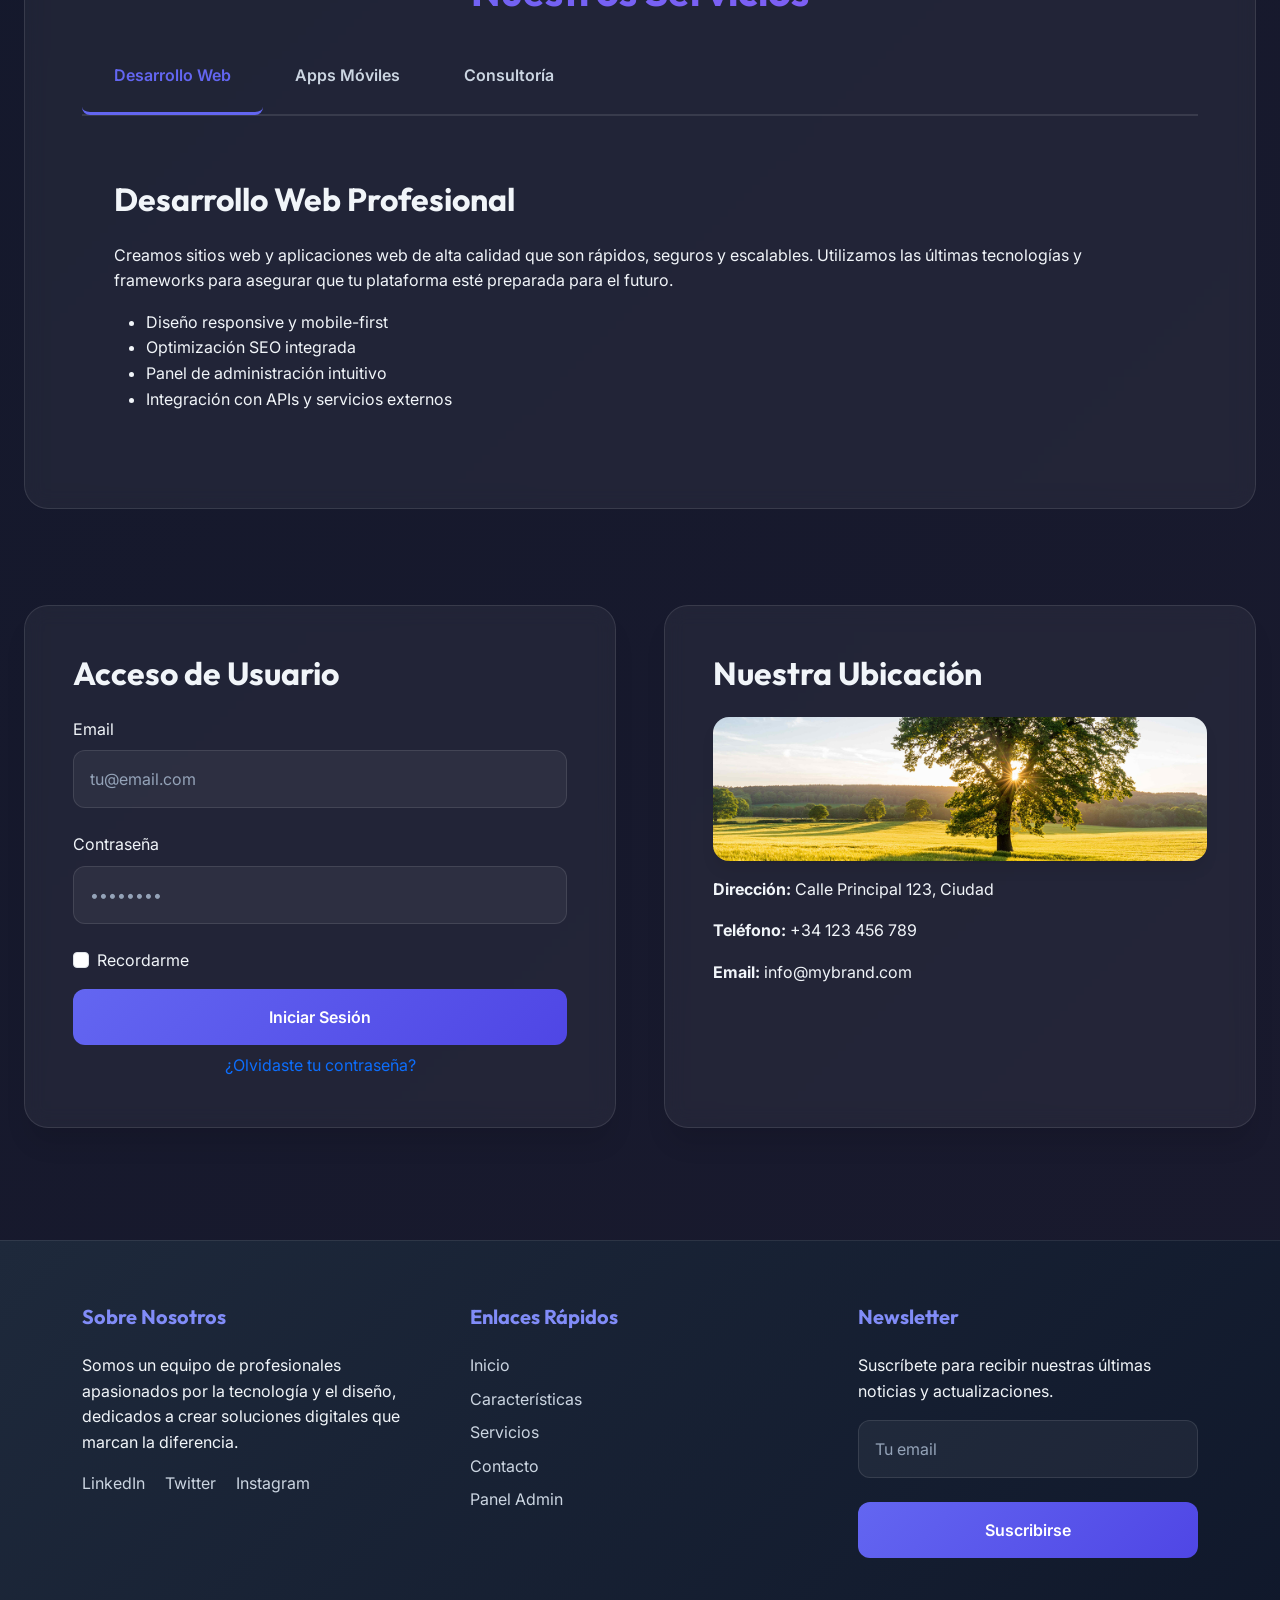
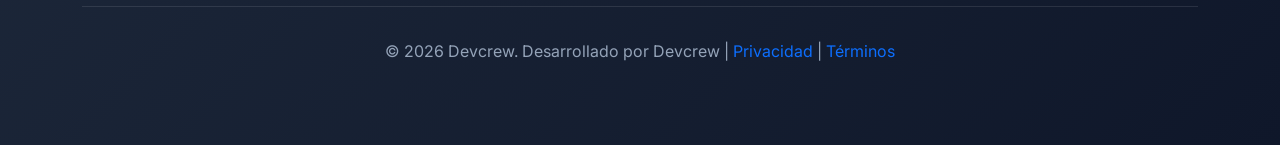
==== commit 090dc33c: "mejorado" ====
--- a/index.html
+++ b/index.html
@@ -6,30 +6,28 @@
     <meta name="viewport" content="width=device-width, initial-scale=1.0">
     <title>Home - Multimedia Deployment Project</title>
 
-    <!-- SEO Meta Tags -->
     <meta name="description" content="Modern multimedia web platform with advanced features and beautiful design">
     <meta name="keywords" content="multimedia, web design, modern interface">
 
-    <!-- Google Fonts -->
+
     <link rel="preconnect" href="https://fonts.googleapis.com">
     <link rel="preconnect" href="https://fonts.gstatic.com" crossorigin>
     <link
         href="https://fonts.googleapis.com/css2?family=Inter:wght@400;500;600;700&family=Outfit:wght@700;800&display=swap"
         rel="stylesheet">
 
-    <!-- Animate.css -->
     <link rel="stylesheet" href="https://cdnjs.cloudflare.com/ajax/libs/animate.css/4.1.1/animate.min.css" />
 
-    <!-- Bootstrap CSS -->
+
     <link href="https://cdn.jsdelivr.net/npm/bootstrap@5.3.8/dist/css/bootstrap.min.css" rel="stylesheet"
         integrity="sha384-sRIl4kxILFvY47J16cr9ZwB07vP4J8+LH7qKQnuqkuIAvNWLzeN8tE5YBujZqJLB" crossorigin="anonymous">
 
-    <!-- Custom CSS -->
+
     <link rel="stylesheet" href="styles.css">
 </head>
 
 <body>
-    <!-- Header principal con logo y selector de idioma -->
+
     <header class="main-header">
         <div class="container-fluid">
             <div class="header-top">
@@ -43,7 +41,7 @@
                 </div>
             </div>
 
-            <!-- Navbar responsive con búsqueda -->
+
             <nav class="navbar navbar-expand-lg custom-navbar">
                 <div class="container-fluid">
                     <a class="navbar-brand" href="#">Devcrew</a>
@@ -93,7 +91,7 @@
         </div>
     </header>
 
-    <!-- Sección hero: Carrusel de fotos -->
+
     <section class="hero-section" id="home">
         <div id="mainCarousel" class="carousel slide" data-bs-ride="carousel">
             <div class="carousel-indicators">
@@ -144,15 +142,15 @@
         </div>
     </section>
 
-    <!-- Animated Title/Slogan -->
+
     <div class="animated-title animate__animated animate__fadeIn animate__slow">
         Transformando Ideas en Realidad Digital
     </div>
 
-    <!-- 50-50 Content Blocks: Text & Image -->
+
     <section class="content-section">
         <div class="container">
-            <!-- First 50-50 Block: Image Left, Text Right -->
+
             <div class="row content-block mb-5">
                 <div class="col-md-6">
                     <img src="images/tree1.png" alt="Professional Team" class="img-fluid">
@@ -173,7 +171,7 @@
                 </div>
             </div>
 
-            <!-- Second 50-50 Block: Text Left, Image Right -->
+
             <div class="row content-block">
                 <div class="col-md-6 order-md-2">
                     <img src="images/tree2.png" alt="Modern Technology" class="img-fluid">
@@ -195,31 +193,31 @@
         </div>
     </section>
 
-    <!-- Four Responsive Feature Blocks -->
+
     <section id="features">
         <div class="container">
             <h2 class="text-center mb-5 gradient-text">Nuestras Características</h2>
             <div class="features-grid">
                 <div class="feature-card">
-                    <div class="feature-icon">🚀</div>
+                    <div class="feature-icon"></div>
                     <h3>Rendimiento</h3>
                     <p>Sitios web ultra rápidos optimizados para la mejor experiencia del usuario</p>
                 </div>
 
                 <div class="feature-card">
-                    <div class="feature-icon">🎨</div>
+                    <div class="feature-icon"></div>
                     <h3>Diseño Moderno</h3>
                     <p>Interfaces atractivas y funcionales que cautivan a tu audiencia</p>
                 </div>
 
                 <div class="feature-card">
-                    <div class="feature-icon">🔒</div>
+                    <div class="feature-icon"></div>
                     <h3>Seguridad</h3>
                     <p>Protección avanzada para mantener tus datos y los de tus clientes seguros</p>
                 </div>
 
                 <div class="feature-card">
-                    <div class="feature-icon">📱</div>
+                    <div class="feature-icon"></div>
                     <h3>Responsive</h3>
                     <p>Diseños que se adaptan perfectamente a cualquier dispositivo</p>
                 </div>
@@ -227,7 +225,7 @@
         </div>
     </section>
 
-    <!-- Tabs Section -->
+
     <section class="tabs-section" id="services">
         <div class="container">
             <h2 class="text-center mb-4 gradient-text">Nuestros Servicios</h2>
@@ -302,7 +300,7 @@
         </div>
     </section>
 
-    <!-- Login Form & Map Section -->
+
     <section class="dual-block-section" id="contact">
         <div class="login-block">
             <h3 class="mb-4">Acceso de Usuario</h3>
@@ -339,7 +337,7 @@
         </div>
     </section>
 
-    <!-- Footer con tres bloques de info -->
+
     <footer class="main-footer">
         <div class="container">
             <div class="footer-grid">
@@ -350,9 +348,9 @@
                         dedicados a crear soluciones digitales que marcan la diferencia.
                     </p>
                     <div class="social-links mt-3">
-                        <a href="#" class="me-3">🔗 LinkedIn</a>
-                        <a href="#" class="me-3">🐦 Twitter</a>
-                        <a href="#">📷 Instagram</a>
+                        <a href="#" class="me-3">LinkedIn</a>
+                        <a href="#" class="me-3">Twitter</a>
+                        <a href="#">Instagram</a>
                     </div>
                 </div>
 
@@ -388,7 +386,7 @@
         </div>
     </footer>
 
-    <!-- Bootstrap JS -->
+
     <script src="https://cdn.jsdelivr.net/npm/@popperjs/core@2.11.8/dist/umd/popper.min.js"
         integrity="sha384-I7E8VVD/ismYTF4hNIPjVp/Zjvgyol6VFvRkX/vR+Vc4jQkC+hVqc2pM8ODewa9r"
         crossorigin="anonymous"></script>
@@ -396,7 +394,7 @@
         integrity="sha384-G/EV+4j2dNv+tEPo3++6LCgdCROaejBqfUeNjuKAiuXbjrxilcCdDz6ZAVfHWe1Y"
         crossorigin="anonymous"></script>
 
-    <!-- Custom JavaScript -->
+
     <script src="script.js"></script>
 </body>
 
--- a/styles.css
+++ b/styles.css
@@ -1,5 +1,4 @@
 :root {
-  /* Sistema de colores - Paleta moderna */
   --primary-color: #6366f1;
   --primary-dark: #4f46e5;
   --primary-light: #818cf8;
@@ -9,7 +8,6 @@
   --warning-color: #f59e0b;
   --danger-color: #ef4444;
 
-  /* Neutral Colors */
   --bg-primary: #0f172a;
   --bg-secondary: #1e293b;
   --bg-tertiary: #334155;
@@ -17,11 +15,9 @@
   --text-secondary: #cbd5e1;
   --text-muted: #94a3b8;
 
-  /* Glassmorphism */
   --glass-bg: rgba(255, 255, 255, 0.05);
   --glass-border: rgba(255, 255, 255, 0.1);
 
-  /* Spacing */
   --spacing-xs: 0.5rem;
   --spacing-sm: 1rem;
   --spacing-md: 1.5rem;
@@ -29,23 +25,19 @@
   --spacing-xl: 3rem;
   --spacing-2xl: 4rem;
 
-  /* Typography */
   --font-primary: 'Inter', -apple-system, BlinkMacSystemFont, 'Segoe UI', sans-serif;
   --font-heading: 'Outfit', 'Inter', sans-serif;
 
-  /* Transitions */
   --transition-fast: 0.2s ease;
   --transition-base: 0.3s ease;
   --transition-slow: 0.5s ease;
 
-  /* Shadows */
   --shadow-sm: 0 1px 2px 0 rgba(0, 0, 0, 0.05);
   --shadow-base: 0 4px 6px -1px rgba(0, 0, 0, 0.1);
   --shadow-md: 0 10px 15px -3px rgba(0, 0, 0, 0.1);
   --shadow-lg: 0 20px 25px -5px rgba(0, 0, 0, 0.1);
   --shadow-xl: 0 25px 50px -12px rgba(0, 0, 0, 0.25);
 
-  /* Border Radius */
   --radius-sm: 0.375rem;
   --radius-md: 0.5rem;
   --radius-lg: 0.75rem;
@@ -53,7 +45,6 @@
   --radius-2xl: 1.5rem;
 }
 
-/* Estilos globales */
 * {
   margin: 0;
   padding: 0;
@@ -105,7 +96,6 @@
   font-size: 1rem;
 }
 
-/* Header Styles */
 .main-header {
   background: var(--glass-bg);
   backdrop-filter: blur(10px);
@@ -140,7 +130,6 @@
   filter: drop-shadow(0 0 10px rgba(99, 102, 241, 0.3));
 }
 
-/* Language Selector */
 .language-selector {
   display: flex;
   gap: var(--spacing-sm);
@@ -171,7 +160,6 @@
   background: rgba(99, 102, 241, 0.2);
 }
 
-/* Navbar Styles */
 .custom-navbar {
   background: linear-gradient(135deg, rgba(99, 102, 241, 0.1) 0%, rgba(139, 92, 246, 0.1) 100%);
   backdrop-filter: blur(10px);
@@ -224,7 +212,6 @@
   width: 80%;
 }
 
-/* Search Input */
 .search-container input {
   background: var(--glass-bg);
   border: 1px solid var(--glass-border);
@@ -254,7 +241,6 @@
   box-shadow: 0 10px 20px rgba(99, 102, 241, 0.3);
 }
 
-/* Hero Section with Carousel */
 .hero-section {
   position: relative;
   margin: var(--spacing-xl) var(--spacing-md);
@@ -277,7 +263,6 @@
   padding: var(--spacing-xl);
 }
 
-/* Animated Title */
 .animated-title {
   font-size: 4rem;
   font-weight: 800;
@@ -291,7 +276,6 @@
   text-shadow: 0 0 30px rgba(99, 102, 241, 0.5);
 }
 
-/* Content Blocks */
 .content-section {
   padding: var(--spacing-2xl) var(--spacing-md);
 }
@@ -332,7 +316,6 @@
   transform: scale(1.02);
 }
 
-/* Four Block Grid */
 .features-grid {
   display: grid;
   grid-template-columns: repeat(auto-fit, minmax(250px, 1fr));
@@ -383,7 +366,6 @@
   -webkit-text-fill-color: transparent;
 }
 
-/* Tabs/Accordion Section */
 .tabs-section {
   padding: var(--spacing-xl) var(--spacing-md);
   background: var(--glass-bg);
@@ -422,7 +404,6 @@
   padding: var(--spacing-lg);
 }
 
-/* Login & Map Section */
 .dual-block-section {
   display: grid;
   grid-template-columns: repeat(auto-fit, minmax(300px, 1fr));
@@ -483,7 +464,6 @@
   box-shadow: var(--shadow-md);
 }
 
-/* Footer */
 .main-footer {
   background: linear-gradient(135deg, var(--bg-secondary), var(--bg-primary));
   border-top: 1px solid var(--glass-border);
@@ -530,7 +510,7 @@
   color: var(--text-muted);
 }
 
-/* Diseño responsive - ajustes para móviles */
+
 @media (max-width: 768px) {
   .animated-title {
     font-size: 2rem;
@@ -558,7 +538,7 @@
   }
 }
 
-/* Animations */
+
 @keyframes fadeIn {
   from {
     opacity: 0;
@@ -575,7 +555,7 @@
   animation: fadeIn 0.6s ease-out;
 }
 
-/* Utility Classes */
+
 .gradient-text {
   background: linear-gradient(135deg, var(--primary-color), var(--secondary-color));
   -webkit-background-clip: text;
